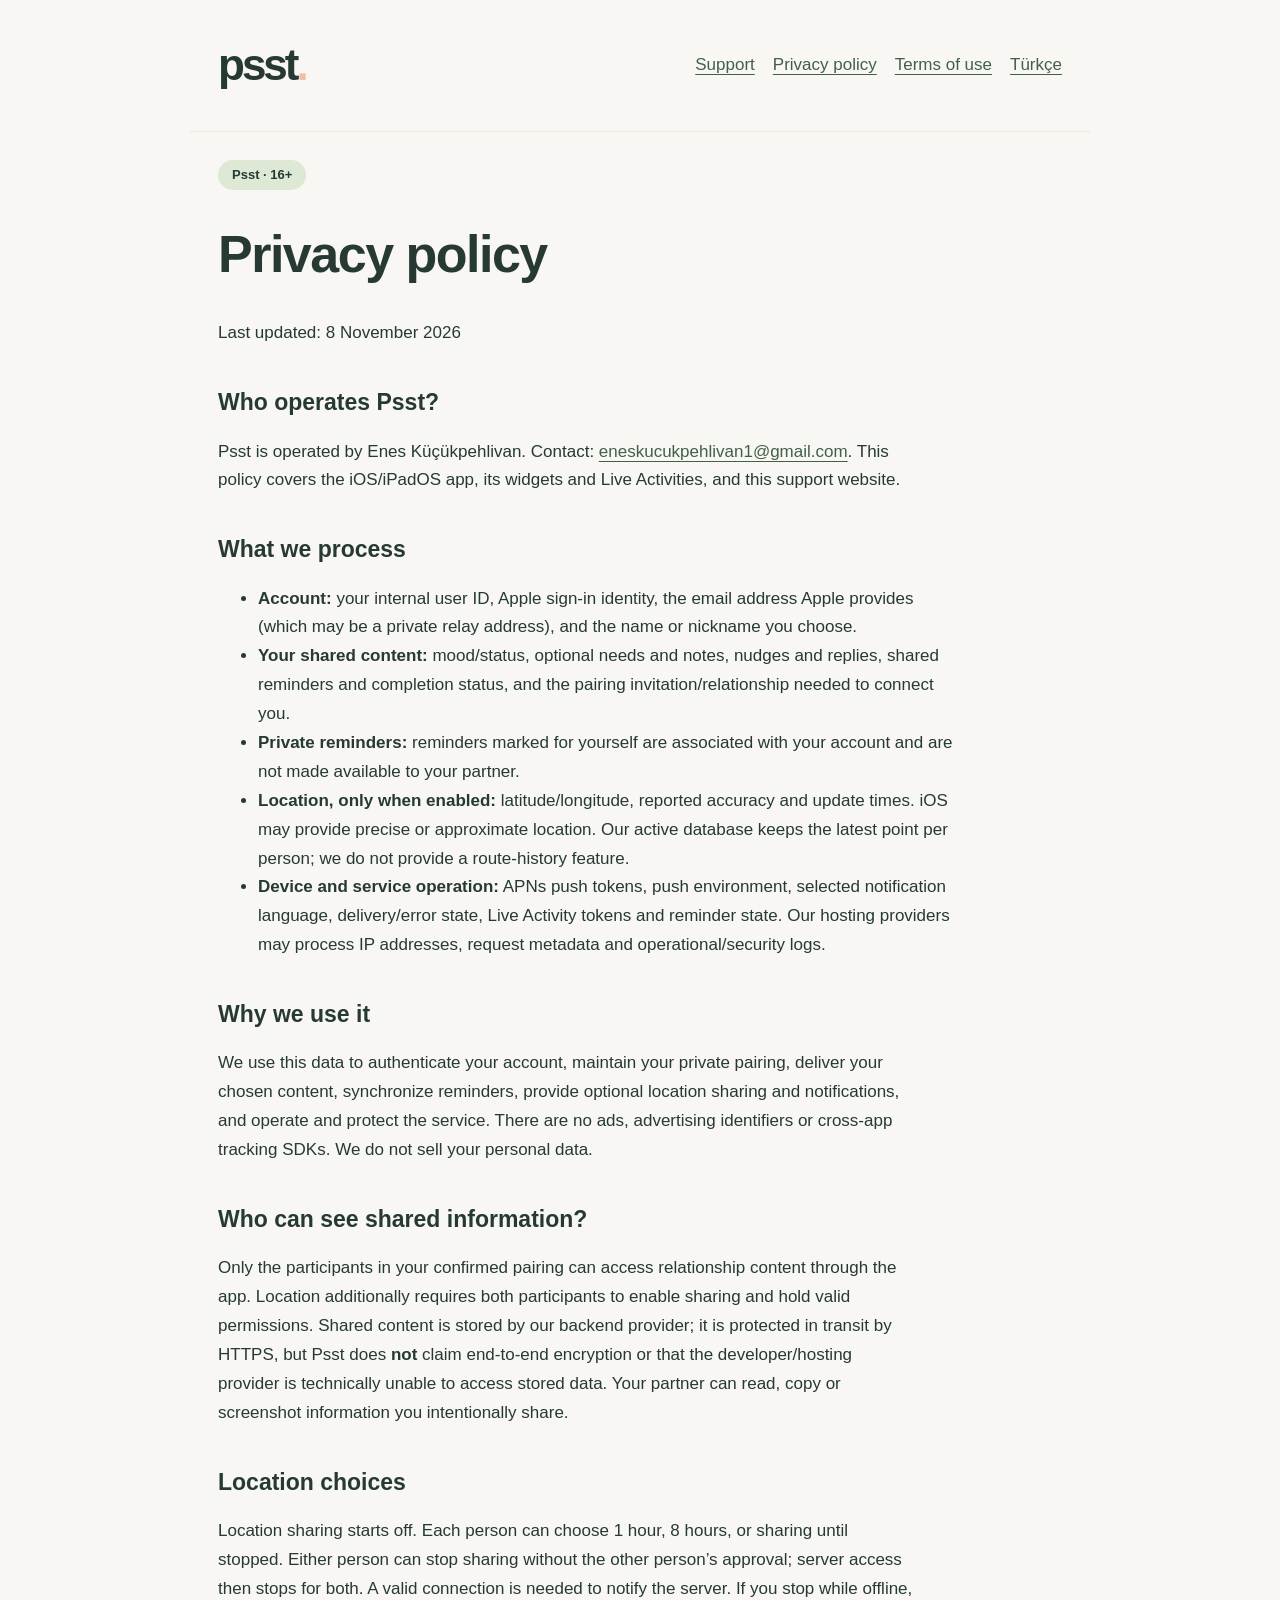
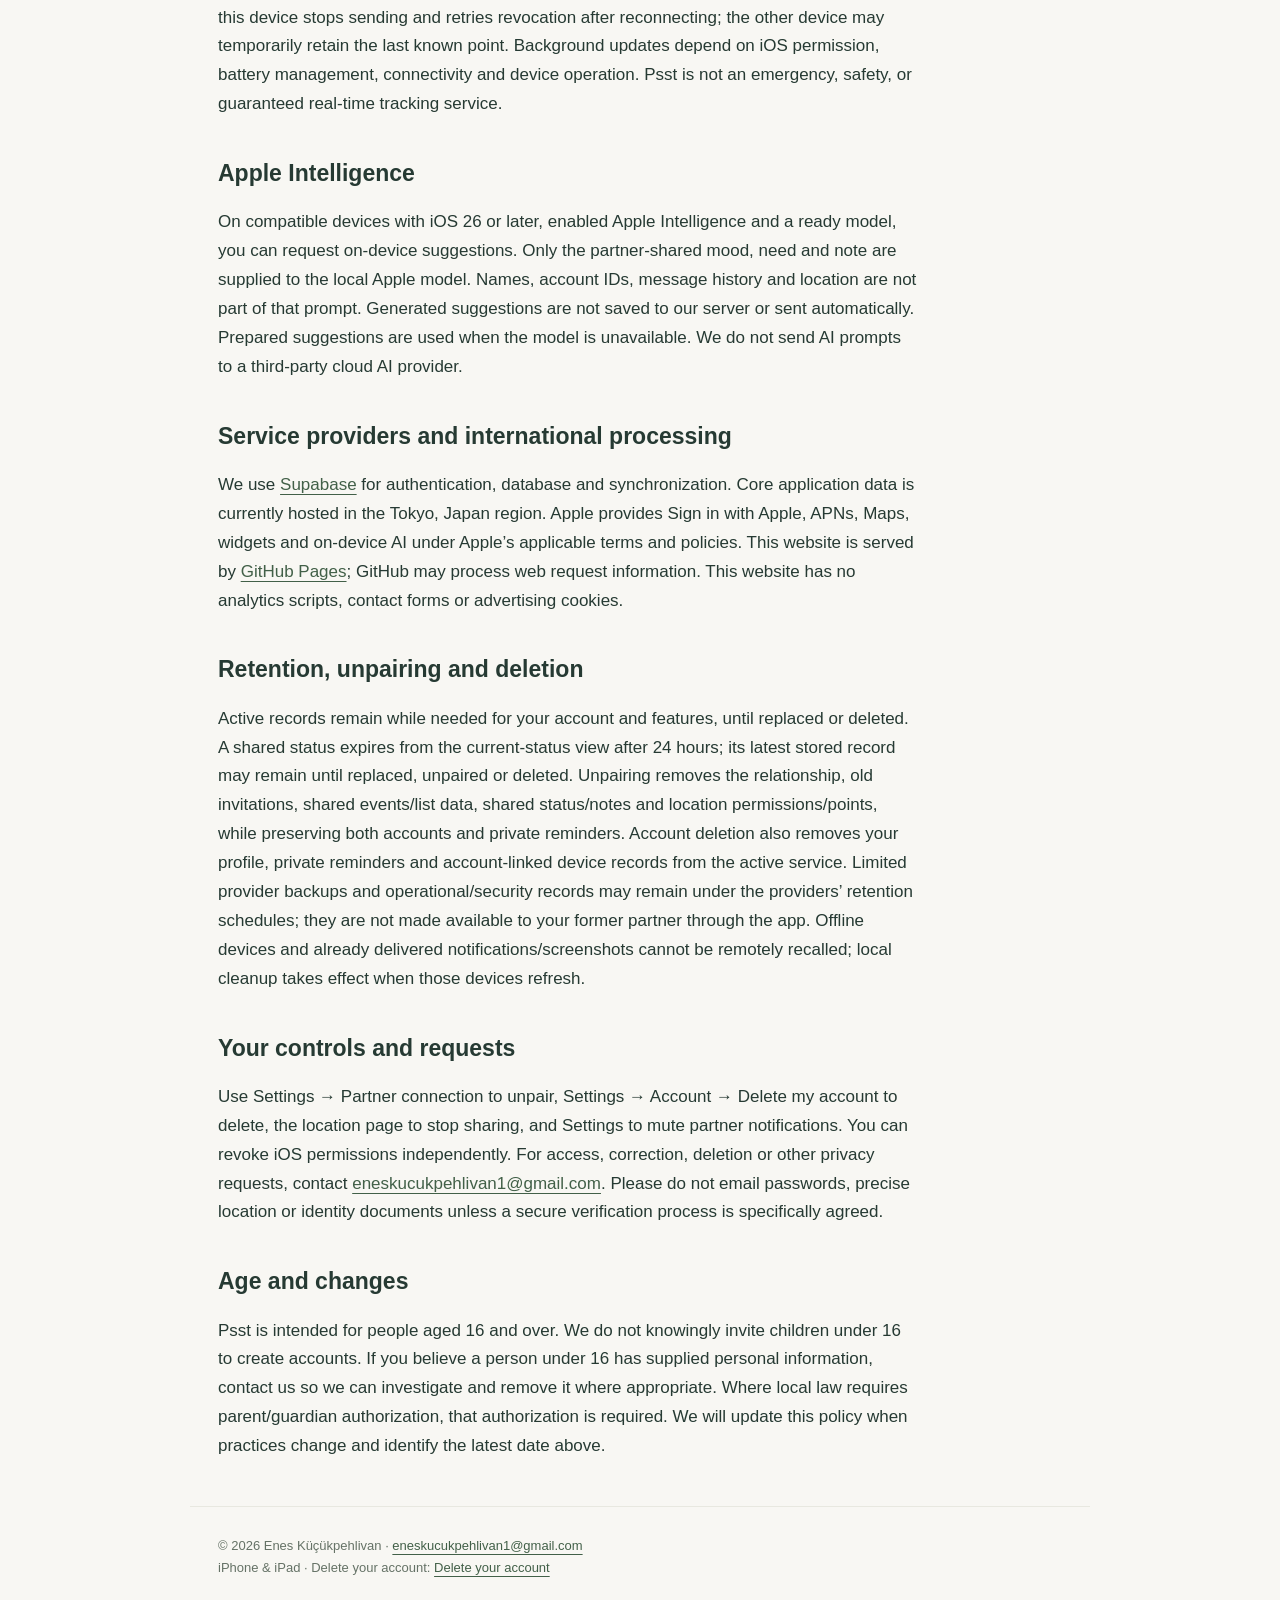
==== en/privacy.html @ 7a6fc527 "Add bilingual Psst support and privacy pages" ====
<!doctype html><html lang="en"><head><meta charset="utf-8"><meta name="viewport" content="width=device-width,initial-scale=1"><title>Privacy policy · Psst</title><meta name="description" content="Psst is a private space for partners aged 16 and over: mood updates, thoughtful nudges, reminders and optional mutual location sharing."><link rel="stylesheet" href="../style.css"><link rel="canonical" href="https://eneskucukpehlivan1.github.io/psst-support/en/privacy.html"></head><body><header><a class="logo" href="index.html" aria-label="Psst">psst<span>.</span></a><nav><a href="support.html">Support</a><a href="privacy.html">Privacy policy</a><a href="terms.html">Terms of use</a><a lang="tr" href="../tr/privacy.html">Türkçe</a></nav></header><main><span class="pill">Psst · 16+</span><h1>Privacy policy</h1><p>Last updated: 8 November 2026</p><section><h2>Who operates Psst?</h2><div><p>Psst is operated by Enes Küçükpehlivan. Contact: <a href="mailto:eneskucukpehlivan1@gmail.com">eneskucukpehlivan1@gmail.com</a>. This policy covers the iOS/iPadOS app, its widgets and Live Activities, and this support website.</p></div></section><section><h2>What we process</h2><div><ul><li><strong>Account:</strong> your internal user ID, Apple sign-in identity, the email address Apple provides (which may be a private relay address), and the name or nickname you choose.</li><li><strong>Your shared content:</strong> mood/status, optional needs and notes, nudges and replies, shared reminders and completion status, and the pairing invitation/relationship needed to connect you.</li><li><strong>Private reminders:</strong> reminders marked for yourself are associated with your account and are not made available to your partner.</li><li><strong>Location, only when enabled:</strong> latitude/longitude, reported accuracy and update times. iOS may provide precise or approximate location. Our active database keeps the latest point per person; we do not provide a route-history feature.</li><li><strong>Device and service operation:</strong> APNs push tokens, push environment, selected notification language, delivery/error state, Live Activity tokens and reminder state. Our hosting providers may process IP addresses, request metadata and operational/security logs.</li></ul></div></section><section><h2>Why we use it</h2><div><p>We use this data to authenticate your account, maintain your private pairing, deliver your chosen content, synchronize reminders, provide optional location sharing and notifications, and operate and protect the service. There are no ads, advertising identifiers or cross-app tracking SDKs. We do not sell your personal data.</p></div></section><section><h2>Who can see shared information?</h2><div><p>Only the participants in your confirmed pairing can access relationship content through the app. Location additionally requires both participants to enable sharing and hold valid permissions. Shared content is stored by our backend provider; it is protected in transit by HTTPS, but Psst does <strong>not</strong> claim end-to-end encryption or that the developer/hosting provider is technically unable to access stored data. Your partner can read, copy or screenshot information you intentionally share.</p></div></section><section><h2>Location choices</h2><div><p>Location sharing starts off. Each person can choose 1 hour, 8 hours, or sharing until stopped. Either person can stop sharing without the other person’s approval; server access then stops for both. A valid connection is needed to notify the server. If you stop while offline, this device stops sending and retries revocation after reconnecting; the other device may temporarily retain the last known point. Background updates depend on iOS permission, battery management, connectivity and device operation. Psst is not an emergency, safety, or guaranteed real-time tracking service.</p></div></section><section><h2>Apple Intelligence</h2><div><p>On compatible devices with iOS 26 or later, enabled Apple Intelligence and a ready model, you can request on-device suggestions. Only the partner-shared mood, need and note are supplied to the local Apple model. Names, account IDs, message history and location are not part of that prompt. Generated suggestions are not saved to our server or sent automatically. Prepared suggestions are used when the model is unavailable. We do not send AI prompts to a third-party cloud AI provider.</p></div></section><section><h2>Service providers and international processing</h2><div><p>We use <a href="https://supabase.com/privacy">Supabase</a> for authentication, database and synchronization. Core application data is currently hosted in the Tokyo, Japan region. Apple provides Sign in with Apple, APNs, Maps, widgets and on-device AI under Apple’s applicable terms and policies. This website is served by <a href="https://docs.github.com/en/site-policy/privacy-policies/github-general-privacy-statement">GitHub Pages</a>; GitHub may process web request information. This website has no analytics scripts, contact forms or advertising cookies.</p></div></section><section><h2>Retention, unpairing and deletion</h2><div><p>Active records remain while needed for your account and features, until replaced or deleted. A shared status expires from the current-status view after 24 hours; its latest stored record may remain until replaced, unpaired or deleted. Unpairing removes the relationship, old invitations, shared events/list data, shared status/notes and location permissions/points, while preserving both accounts and private reminders. Account deletion also removes your profile, private reminders and account-linked device records from the active service. Limited provider backups and operational/security records may remain under the providers’ retention schedules; they are not made available to your former partner through the app. Offline devices and already delivered notifications/screenshots cannot be remotely recalled; local cleanup takes effect when those devices refresh.</p></div></section><section><h2>Your controls and requests</h2><div><p>Use Settings → Partner connection to unpair, Settings → Account → Delete my account to delete, the location page to stop sharing, and Settings to mute partner notifications. You can revoke iOS permissions independently. For access, correction, deletion or other privacy requests, contact <a href="mailto:eneskucukpehlivan1@gmail.com">eneskucukpehlivan1@gmail.com</a>. Please do not email passwords, precise location or identity documents unless a secure verification process is specifically agreed.</p></div></section><section><h2>Age and changes</h2><div><p>Psst is intended for people aged 16 and over. We do not knowingly invite children under 16 to create accounts. If you believe a person under 16 has supplied personal information, contact us so we can investigate and remove it where appropriate. Where local law requires parent/guardian authorization, that authorization is required. We will update this policy when practices change and identify the latest date above.</p></div></section></main><footer>© 2026 Enes Küçükpehlivan · <a href="mailto:eneskucukpehlivan1@gmail.com">eneskucukpehlivan1@gmail.com</a><br>iPhone &amp; iPad · Delete your account: <a href="delete-account.html">Delete your account</a></footer></body></html>
---- style.css ----
*{box-sizing:border-box}body{margin:0;background:#f8f7f3;color:#263a33;font:17px/1.7 -apple-system,BlinkMacSystemFont,"Segoe UI",sans-serif}main,header,footer{max-width:900px;margin:auto;padding:28px}header{display:flex;align-items:center;justify-content:space-between;gap:20px;border-bottom:1px solid #e8e8e0}.logo{font-size:44px;font-weight:900;letter-spacing:-3px;text-decoration:none;color:#263a33}.logo span{color:#efbfa9}nav{display:flex;gap:18px;flex-wrap:wrap}a{color:#426048;text-underline-offset:4px}h1{font-size:clamp(32px,6vw,52px);line-height:1.15;letter-spacing:-1.5px}h2{margin-top:38px;font-size:23px;line-height:1.4}p,li{max-width:74ch}.lead{font-size:21px;color:#657266}.pill{display:inline-block;background:#dde8d5;border-radius:100px;padding:4px 14px;font-size:13px;font-weight:700}.card{background:white;padding:26px;border-radius:26px;margin:25px 0}footer{font-size:13px;color:#657266;border-top:1px solid #e8e8e0}a:focus-visible{outline:3px solid #efbfa9;outline-offset:5px}@media(max-width:600px){header{align-items:flex-start;flex-direction:column}main,header,footer{padding:22px}nav{font-size:14px;gap:14px}}
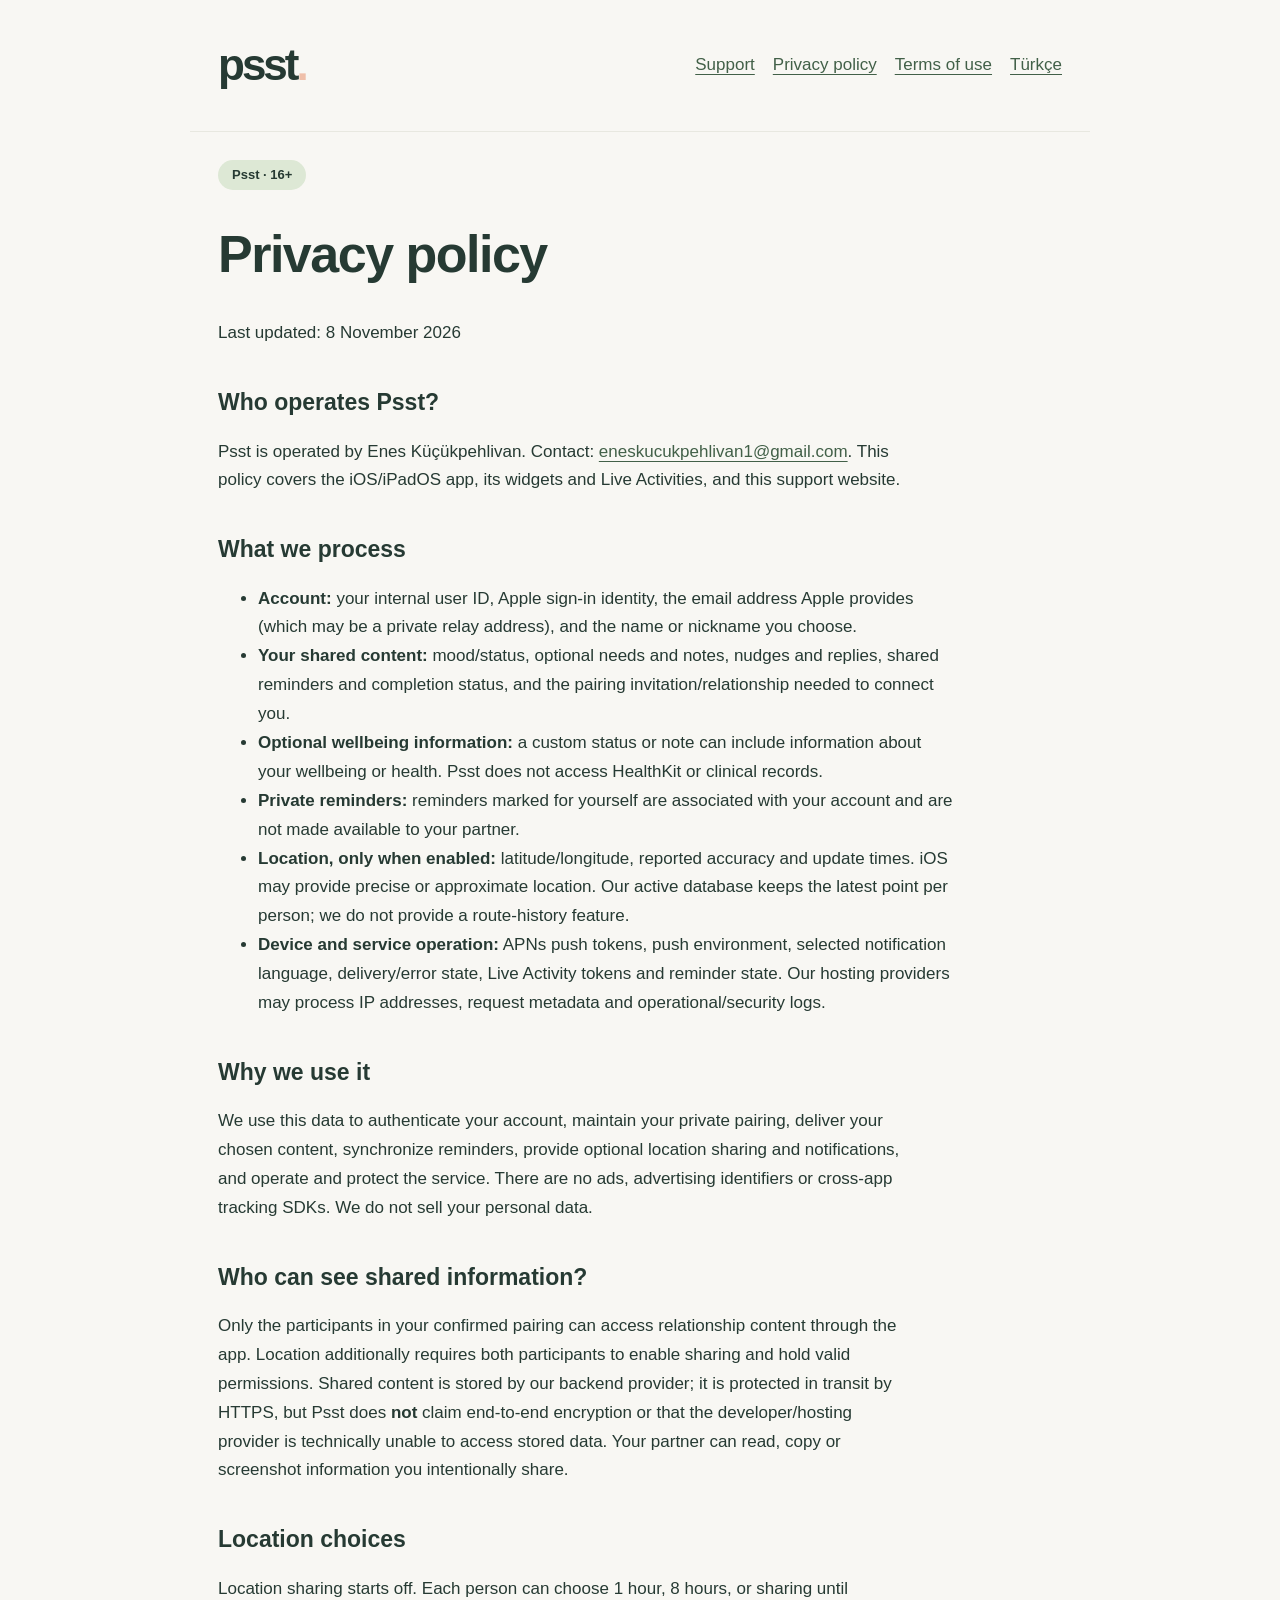
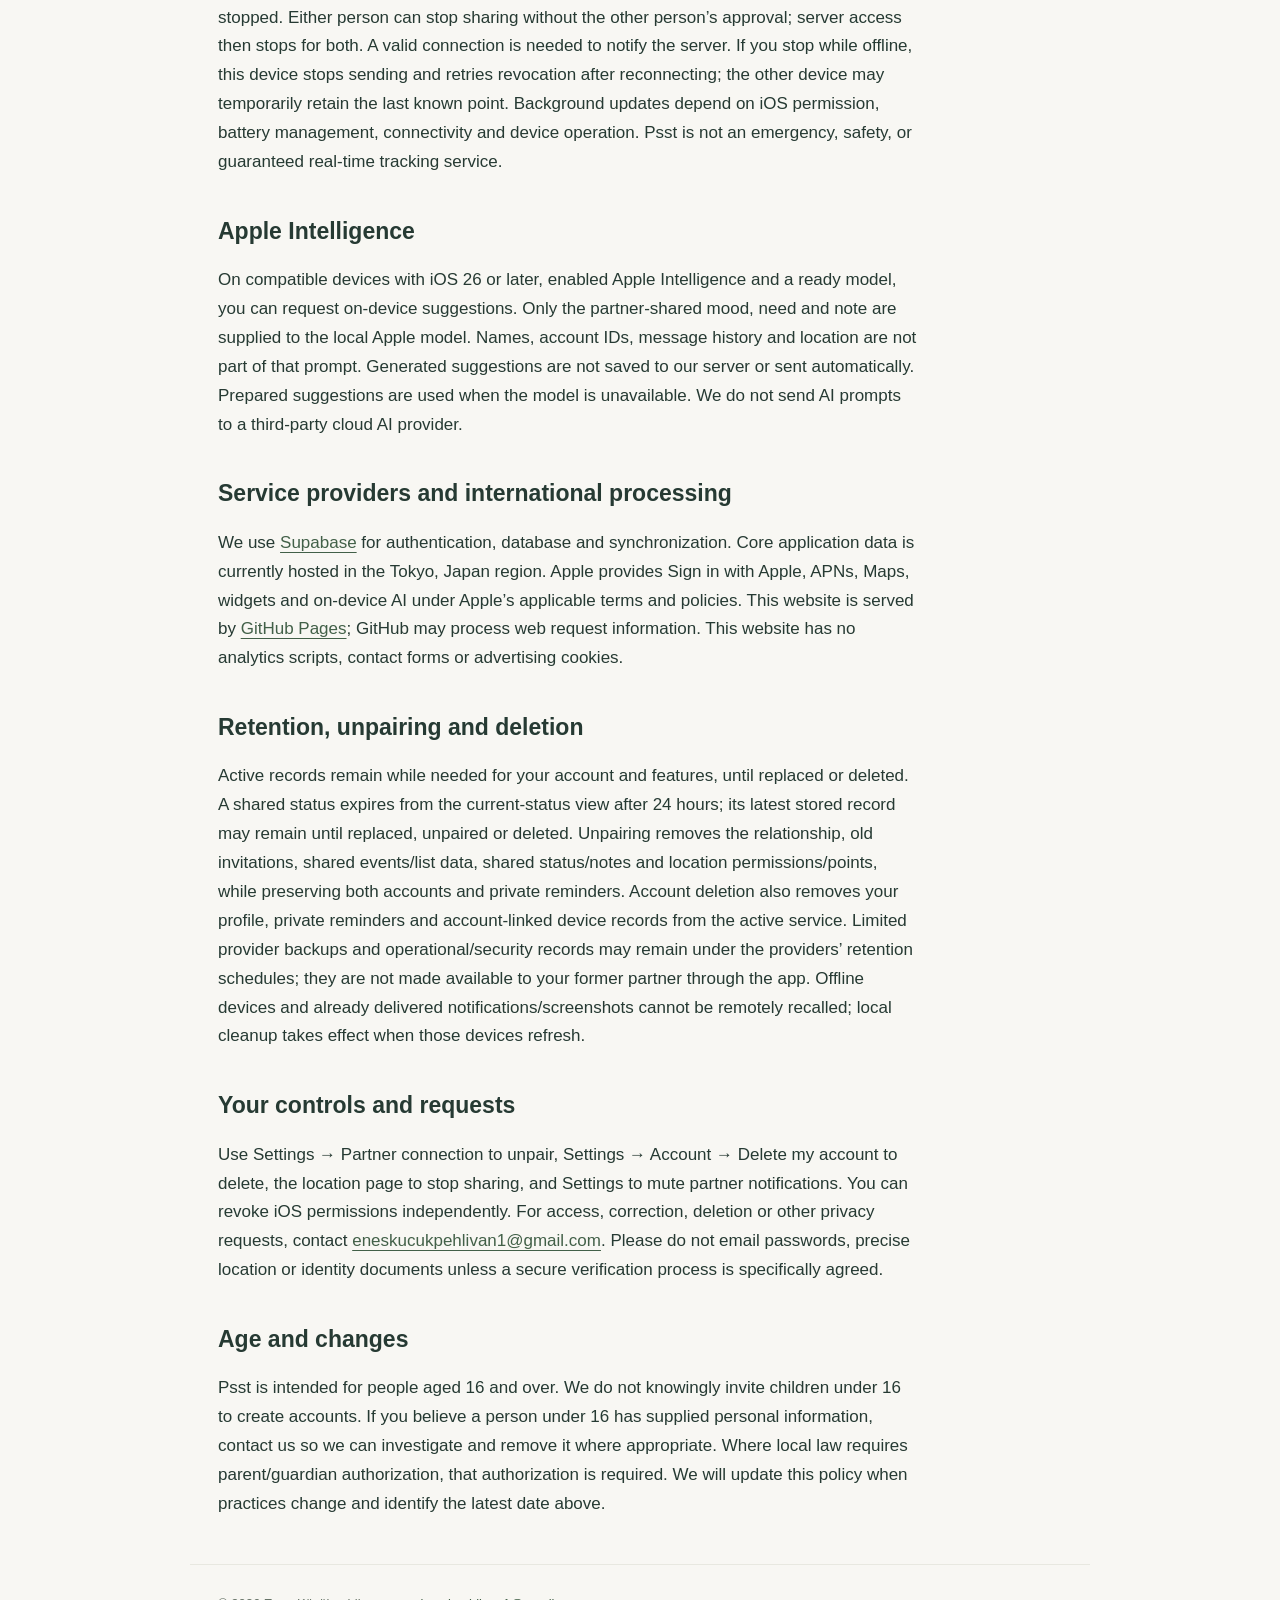
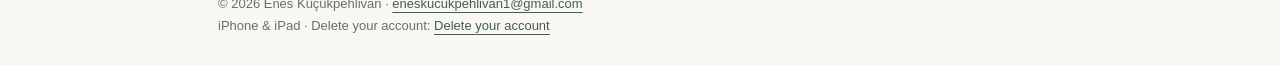
==== commit c7095e85: "Clarify optional wellbeing information and no HealthKit access" ====
--- a/en/privacy.html
+++ b/en/privacy.html
@@ -1 +1 @@
-<!doctype html><html lang="en"><head><meta charset="utf-8"><meta name="viewport" content="width=device-width,initial-scale=1"><title>Privacy policy · Psst</title><meta name="description" content="Psst is a private space for partners aged 16 and over: mood updates, thoughtful nudges, reminders and optional mutual location sharing."><link rel="stylesheet" href="../style.css"><link rel="canonical" href="https://eneskucukpehlivan1.github.io/psst-support/en/privacy.html"></head><body><header><a class="logo" href="index.html" aria-label="Psst">psst<span>.</span></a><nav><a href="support.html">Support</a><a href="privacy.html">Privacy policy</a><a href="terms.html">Terms of use</a><a lang="tr" href="../tr/privacy.html">Türkçe</a></nav></header><main><span class="pill">Psst · 16+</span><h1>Privacy policy</h1><p>Last updated: 8 November 2026</p><section><h2>Who operates Psst?</h2><div><p>Psst is operated by Enes Küçükpehlivan. Contact: <a href="mailto:eneskucukpehlivan1@gmail.com">eneskucukpehlivan1@gmail.com</a>. This policy covers the iOS/iPadOS app, its widgets and Live Activities, and this support website.</p></div></section><section><h2>What we process</h2><div><ul><li><strong>Account:</strong> your internal user ID, Apple sign-in identity, the email address Apple provides (which may be a private relay address), and the name or nickname you choose.</li><li><strong>Your shared content:</strong> mood/status, optional needs and notes, nudges and replies, shared reminders and completion status, and the pairing invitation/relationship needed to connect you.</li><li><strong>Private reminders:</strong> reminders marked for yourself are associated with your account and are not made available to your partner.</li><li><strong>Location, only when enabled:</strong> latitude/longitude, reported accuracy and update times. iOS may provide precise or approximate location. Our active database keeps the latest point per person; we do not provide a route-history feature.</li><li><strong>Device and service operation:</strong> APNs push tokens, push environment, selected notification language, delivery/error state, Live Activity tokens and reminder state. Our hosting providers may process IP addresses, request metadata and operational/security logs.</li></ul></div></section><section><h2>Why we use it</h2><div><p>We use this data to authenticate your account, maintain your private pairing, deliver your chosen content, synchronize reminders, provide optional location sharing and notifications, and operate and protect the service. There are no ads, advertising identifiers or cross-app tracking SDKs. We do not sell your personal data.</p></div></section><section><h2>Who can see shared information?</h2><div><p>Only the participants in your confirmed pairing can access relationship content through the app. Location additionally requires both participants to enable sharing and hold valid permissions. Shared content is stored by our backend provider; it is protected in transit by HTTPS, but Psst does <strong>not</strong> claim end-to-end encryption or that the developer/hosting provider is technically unable to access stored data. Your partner can read, copy or screenshot information you intentionally share.</p></div></section><section><h2>Location choices</h2><div><p>Location sharing starts off. Each person can choose 1 hour, 8 hours, or sharing until stopped. Either person can stop sharing without the other person’s approval; server access then stops for both. A valid connection is needed to notify the server. If you stop while offline, this device stops sending and retries revocation after reconnecting; the other device may temporarily retain the last known point. Background updates depend on iOS permission, battery management, connectivity and device operation. Psst is not an emergency, safety, or guaranteed real-time tracking service.</p></div></section><section><h2>Apple Intelligence</h2><div><p>On compatible devices with iOS 26 or later, enabled Apple Intelligence and a ready model, you can request on-device suggestions. Only the partner-shared mood, need and note are supplied to the local Apple model. Names, account IDs, message history and location are not part of that prompt. Generated suggestions are not saved to our server or sent automatically. Prepared suggestions are used when the model is unavailable. We do not send AI prompts to a third-party cloud AI provider.</p></div></section><section><h2>Service providers and international processing</h2><div><p>We use <a href="https://supabase.com/privacy">Supabase</a> for authentication, database and synchronization. Core application data is currently hosted in the Tokyo, Japan region. Apple provides Sign in with Apple, APNs, Maps, widgets and on-device AI under Apple’s applicable terms and policies. This website is served by <a href="https://docs.github.com/en/site-policy/privacy-policies/github-general-privacy-statement">GitHub Pages</a>; GitHub may process web request information. This website has no analytics scripts, contact forms or advertising cookies.</p></div></section><section><h2>Retention, unpairing and deletion</h2><div><p>Active records remain while needed for your account and features, until replaced or deleted. A shared status expires from the current-status view after 24 hours; its latest stored record may remain until replaced, unpaired or deleted. Unpairing removes the relationship, old invitations, shared events/list data, shared status/notes and location permissions/points, while preserving both accounts and private reminders. Account deletion also removes your profile, private reminders and account-linked device records from the active service. Limited provider backups and operational/security records may remain under the providers’ retention schedules; they are not made available to your former partner through the app. Offline devices and already delivered notifications/screenshots cannot be remotely recalled; local cleanup takes effect when those devices refresh.</p></div></section><section><h2>Your controls and requests</h2><div><p>Use Settings → Partner connection to unpair, Settings → Account → Delete my account to delete, the location page to stop sharing, and Settings to mute partner notifications. You can revoke iOS permissions independently. For access, correction, deletion or other privacy requests, contact <a href="mailto:eneskucukpehlivan1@gmail.com">eneskucukpehlivan1@gmail.com</a>. Please do not email passwords, precise location or identity documents unless a secure verification process is specifically agreed.</p></div></section><section><h2>Age and changes</h2><div><p>Psst is intended for people aged 16 and over. We do not knowingly invite children under 16 to create accounts. If you believe a person under 16 has supplied personal information, contact us so we can investigate and remove it where appropriate. Where local law requires parent/guardian authorization, that authorization is required. We will update this policy when practices change and identify the latest date above.</p></div></section></main><footer>© 2026 Enes Küçükpehlivan · <a href="mailto:eneskucukpehlivan1@gmail.com">eneskucukpehlivan1@gmail.com</a><br>iPhone &amp; iPad · Delete your account: <a href="delete-account.html">Delete your account</a></footer></body></html>+<!doctype html><html lang="en"><head><meta charset="utf-8"><meta name="viewport" content="width=device-width,initial-scale=1"><title>Privacy policy · Psst</title><meta name="description" content="Psst is a private space for partners aged 16 and over: mood updates, thoughtful nudges, reminders and optional mutual location sharing."><link rel="stylesheet" href="../style.css"><link rel="canonical" href="https://eneskucukpehlivan1.github.io/psst-support/en/privacy.html"></head><body><header><a class="logo" href="index.html" aria-label="Psst">psst<span>.</span></a><nav><a href="support.html">Support</a><a href="privacy.html">Privacy policy</a><a href="terms.html">Terms of use</a><a lang="tr" href="../tr/privacy.html">Türkçe</a></nav></header><main><span class="pill">Psst · 16+</span><h1>Privacy policy</h1><p>Last updated: 8 November 2026</p><section><h2>Who operates Psst?</h2><div><p>Psst is operated by Enes Küçükpehlivan. Contact: <a href="mailto:eneskucukpehlivan1@gmail.com">eneskucukpehlivan1@gmail.com</a>. This policy covers the iOS/iPadOS app, its widgets and Live Activities, and this support website.</p></div></section><section><h2>What we process</h2><div><ul><li><strong>Account:</strong> your internal user ID, Apple sign-in identity, the email address Apple provides (which may be a private relay address), and the name or nickname you choose.</li><li><strong>Your shared content:</strong> mood/status, optional needs and notes, nudges and replies, shared reminders and completion status, and the pairing invitation/relationship needed to connect you.</li><li><strong>Optional wellbeing information:</strong> a custom status or note can include information about your wellbeing or health. Psst does not access HealthKit or clinical records.</li><li><strong>Private reminders:</strong> reminders marked for yourself are associated with your account and are not made available to your partner.</li><li><strong>Location, only when enabled:</strong> latitude/longitude, reported accuracy and update times. iOS may provide precise or approximate location. Our active database keeps the latest point per person; we do not provide a route-history feature.</li><li><strong>Device and service operation:</strong> APNs push tokens, push environment, selected notification language, delivery/error state, Live Activity tokens and reminder state. Our hosting providers may process IP addresses, request metadata and operational/security logs.</li></ul></div></section><section><h2>Why we use it</h2><div><p>We use this data to authenticate your account, maintain your private pairing, deliver your chosen content, synchronize reminders, provide optional location sharing and notifications, and operate and protect the service. There are no ads, advertising identifiers or cross-app tracking SDKs. We do not sell your personal data.</p></div></section><section><h2>Who can see shared information?</h2><div><p>Only the participants in your confirmed pairing can access relationship content through the app. Location additionally requires both participants to enable sharing and hold valid permissions. Shared content is stored by our backend provider; it is protected in transit by HTTPS, but Psst does <strong>not</strong> claim end-to-end encryption or that the developer/hosting provider is technically unable to access stored data. Your partner can read, copy or screenshot information you intentionally share.</p></div></section><section><h2>Location choices</h2><div><p>Location sharing starts off. Each person can choose 1 hour, 8 hours, or sharing until stopped. Either person can stop sharing without the other person’s approval; server access then stops for both. A valid connection is needed to notify the server. If you stop while offline, this device stops sending and retries revocation after reconnecting; the other device may temporarily retain the last known point. Background updates depend on iOS permission, battery management, connectivity and device operation. Psst is not an emergency, safety, or guaranteed real-time tracking service.</p></div></section><section><h2>Apple Intelligence</h2><div><p>On compatible devices with iOS 26 or later, enabled Apple Intelligence and a ready model, you can request on-device suggestions. Only the partner-shared mood, need and note are supplied to the local Apple model. Names, account IDs, message history and location are not part of that prompt. Generated suggestions are not saved to our server or sent automatically. Prepared suggestions are used when the model is unavailable. We do not send AI prompts to a third-party cloud AI provider.</p></div></section><section><h2>Service providers and international processing</h2><div><p>We use <a href="https://supabase.com/privacy">Supabase</a> for authentication, database and synchronization. Core application data is currently hosted in the Tokyo, Japan region. Apple provides Sign in with Apple, APNs, Maps, widgets and on-device AI under Apple’s applicable terms and policies. This website is served by <a href="https://docs.github.com/en/site-policy/privacy-policies/github-general-privacy-statement">GitHub Pages</a>; GitHub may process web request information. This website has no analytics scripts, contact forms or advertising cookies.</p></div></section><section><h2>Retention, unpairing and deletion</h2><div><p>Active records remain while needed for your account and features, until replaced or deleted. A shared status expires from the current-status view after 24 hours; its latest stored record may remain until replaced, unpaired or deleted. Unpairing removes the relationship, old invitations, shared events/list data, shared status/notes and location permissions/points, while preserving both accounts and private reminders. Account deletion also removes your profile, private reminders and account-linked device records from the active service. Limited provider backups and operational/security records may remain under the providers’ retention schedules; they are not made available to your former partner through the app. Offline devices and already delivered notifications/screenshots cannot be remotely recalled; local cleanup takes effect when those devices refresh.</p></div></section><section><h2>Your controls and requests</h2><div><p>Use Settings → Partner connection to unpair, Settings → Account → Delete my account to delete, the location page to stop sharing, and Settings to mute partner notifications. You can revoke iOS permissions independently. For access, correction, deletion or other privacy requests, contact <a href="mailto:eneskucukpehlivan1@gmail.com">eneskucukpehlivan1@gmail.com</a>. Please do not email passwords, precise location or identity documents unless a secure verification process is specifically agreed.</p></div></section><section><h2>Age and changes</h2><div><p>Psst is intended for people aged 16 and over. We do not knowingly invite children under 16 to create accounts. If you believe a person under 16 has supplied personal information, contact us so we can investigate and remove it where appropriate. Where local law requires parent/guardian authorization, that authorization is required. We will update this policy when practices change and identify the latest date above.</p></div></section></main><footer>© 2026 Enes Küçükpehlivan · <a href="mailto:eneskucukpehlivan1@gmail.com">eneskucukpehlivan1@gmail.com</a><br>iPhone &amp; iPad · Delete your account: <a href="delete-account.html">Delete your account</a></footer></body></html>
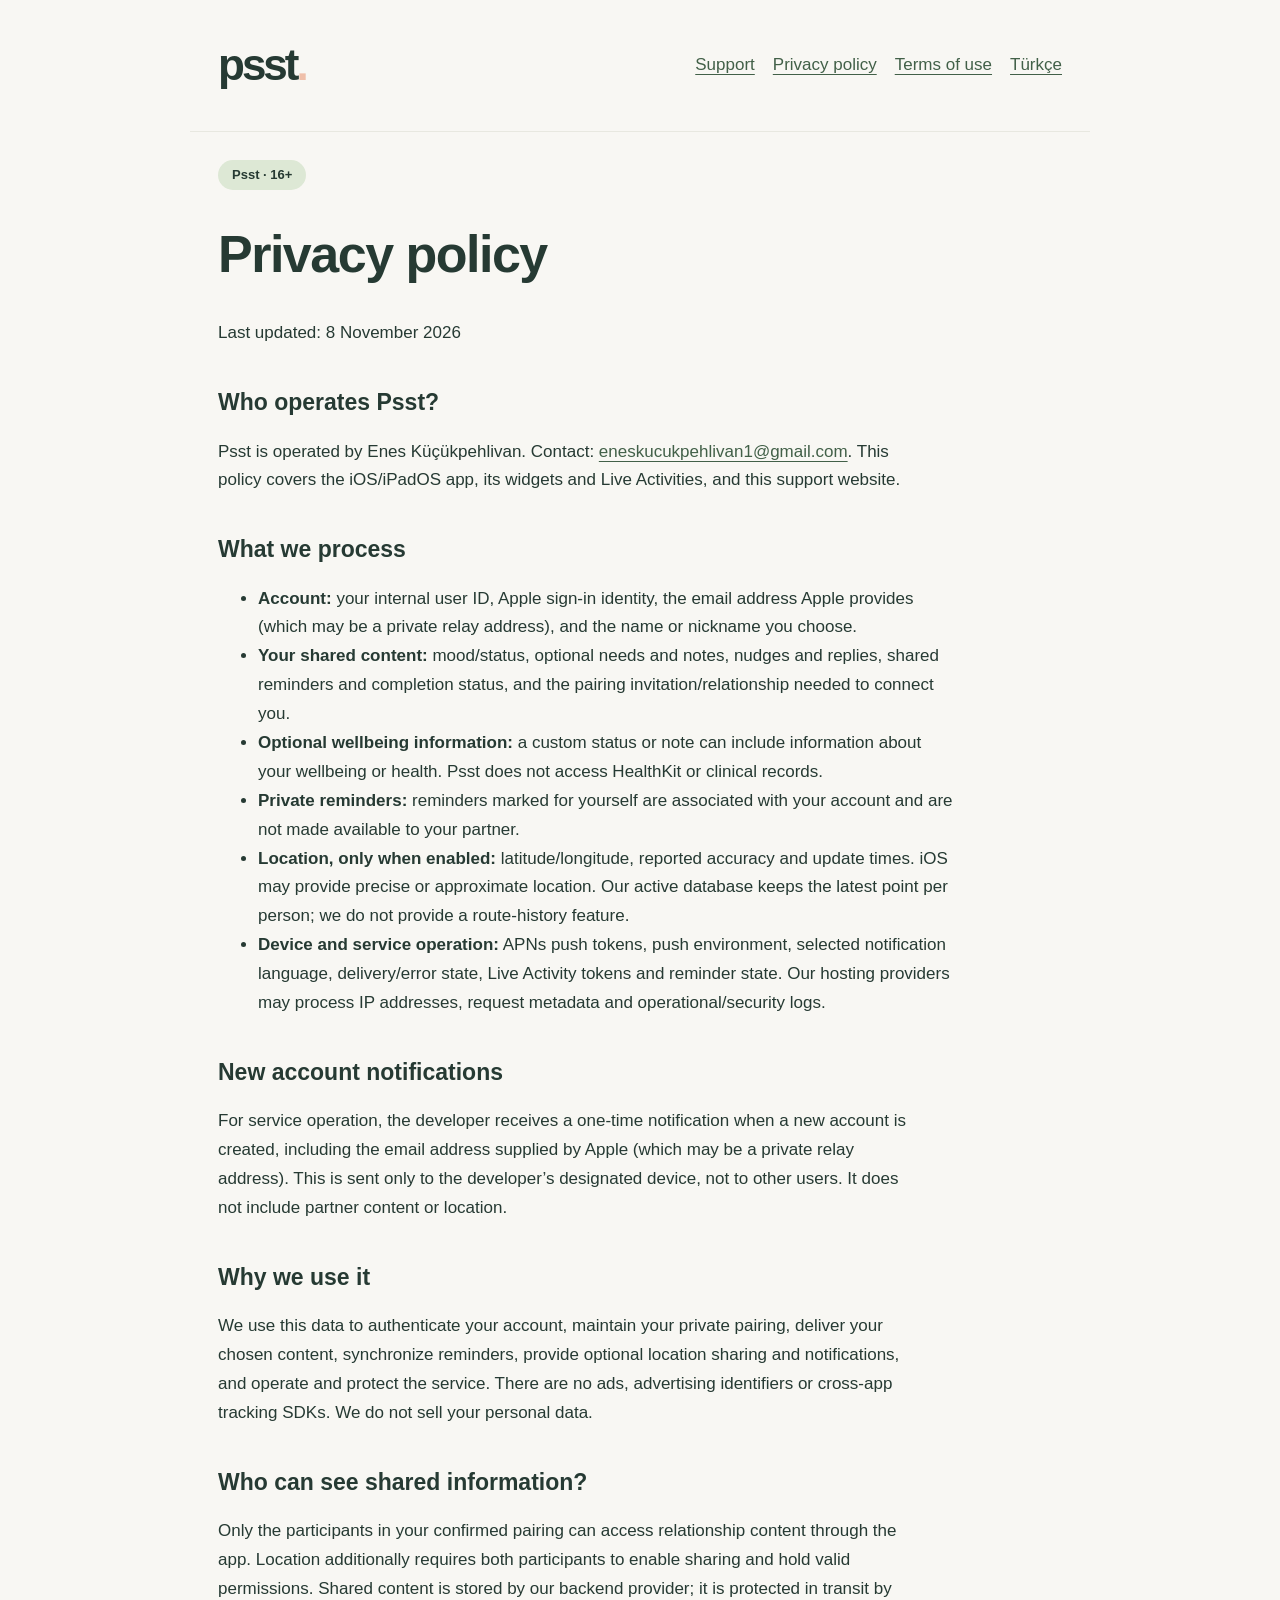
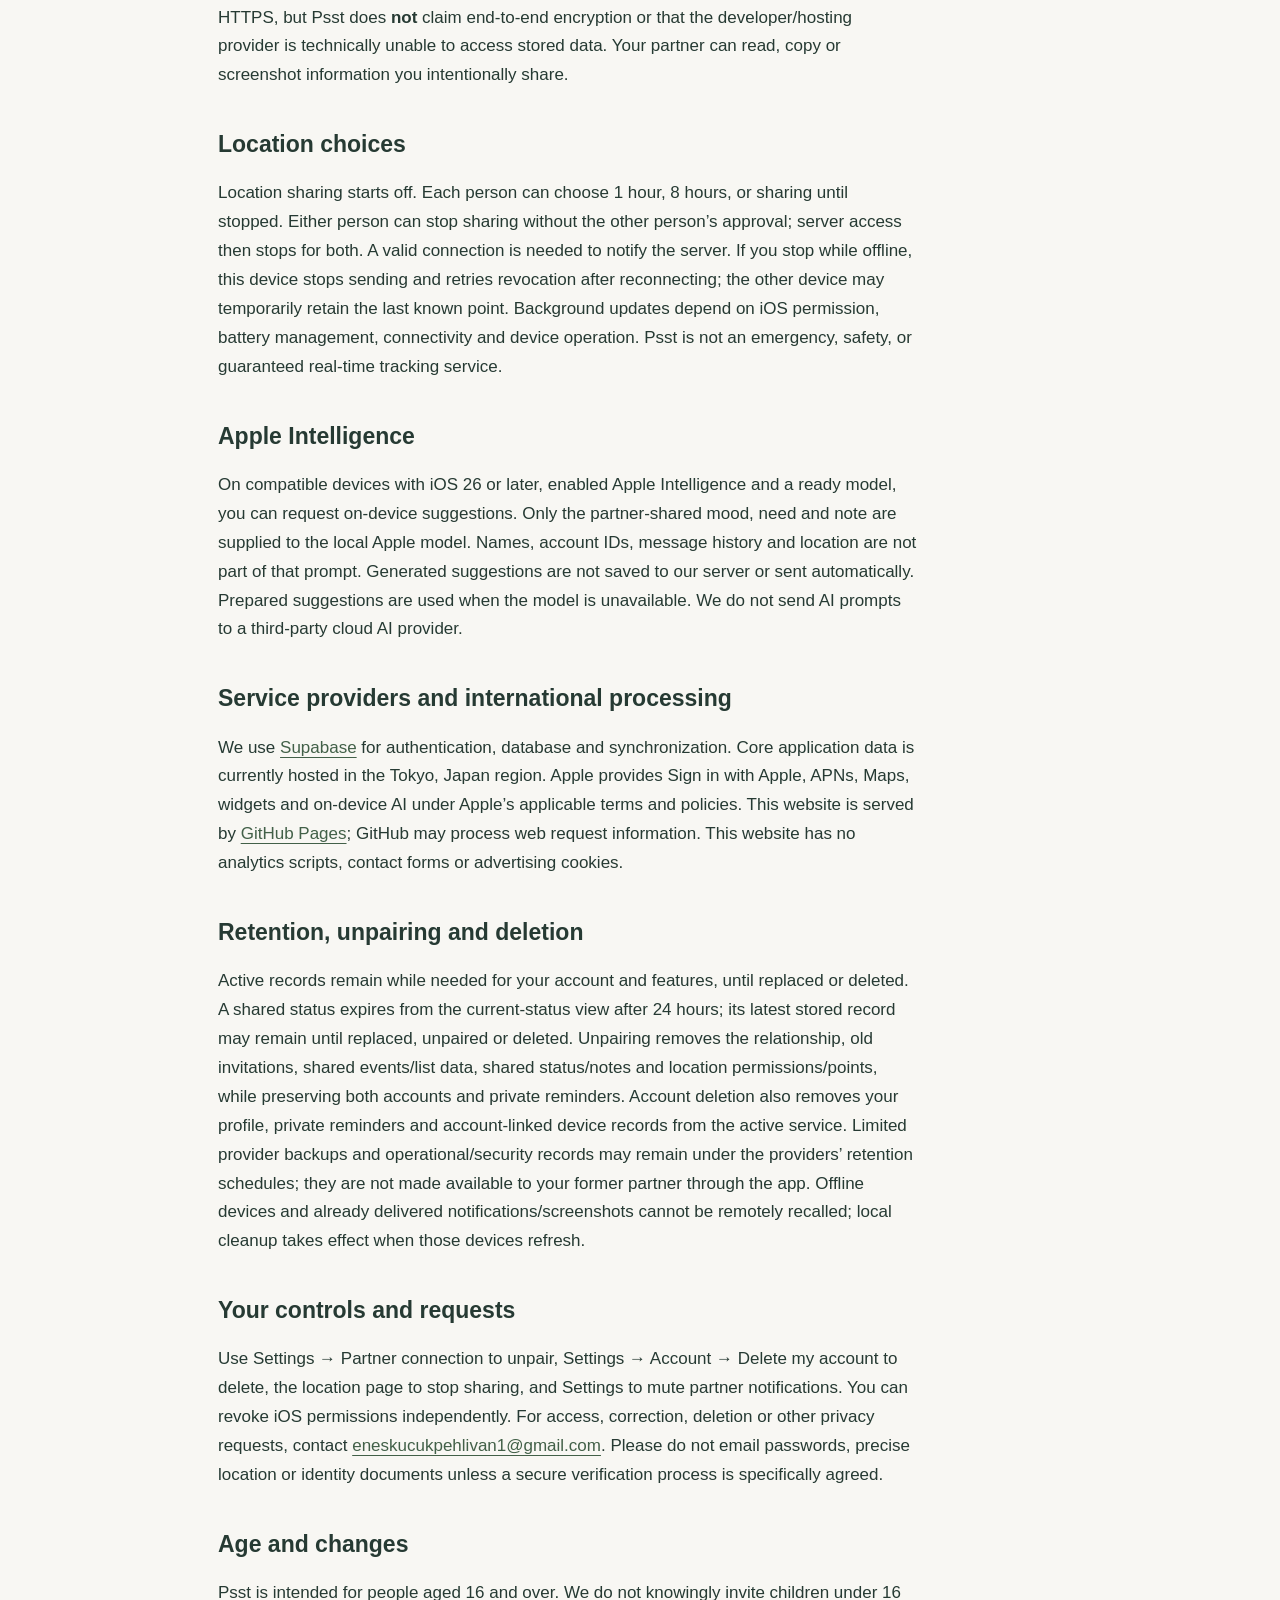
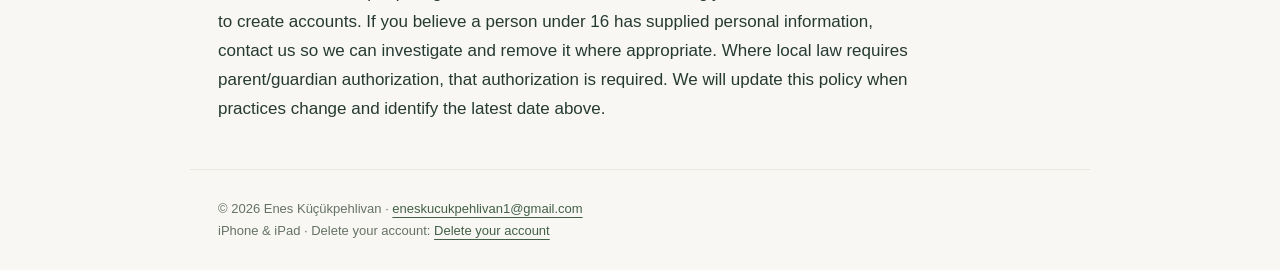
==== commit d762feb5: "Disclose owner new-account operational notification" ====
--- a/en/privacy.html
+++ b/en/privacy.html
@@ -1 +1 @@
-<!doctype html><html lang="en"><head><meta charset="utf-8"><meta name="viewport" content="width=device-width,initial-scale=1"><title>Privacy policy · Psst</title><meta name="description" content="Psst is a private space for partners aged 16 and over: mood updates, thoughtful nudges, reminders and optional mutual location sharing."><link rel="stylesheet" href="../style.css"><link rel="canonical" href="https://eneskucukpehlivan1.github.io/psst-support/en/privacy.html"></head><body><header><a class="logo" href="index.html" aria-label="Psst">psst<span>.</span></a><nav><a href="support.html">Support</a><a href="privacy.html">Privacy policy</a><a href="terms.html">Terms of use</a><a lang="tr" href="../tr/privacy.html">Türkçe</a></nav></header><main><span class="pill">Psst · 16+</span><h1>Privacy policy</h1><p>Last updated: 8 November 2026</p><section><h2>Who operates Psst?</h2><div><p>Psst is operated by Enes Küçükpehlivan. Contact: <a href="mailto:eneskucukpehlivan1@gmail.com">eneskucukpehlivan1@gmail.com</a>. This policy covers the iOS/iPadOS app, its widgets and Live Activities, and this support website.</p></div></section><section><h2>What we process</h2><div><ul><li><strong>Account:</strong> your internal user ID, Apple sign-in identity, the email address Apple provides (which may be a private relay address), and the name or nickname you choose.</li><li><strong>Your shared content:</strong> mood/status, optional needs and notes, nudges and replies, shared reminders and completion status, and the pairing invitation/relationship needed to connect you.</li><li><strong>Optional wellbeing information:</strong> a custom status or note can include information about your wellbeing or health. Psst does not access HealthKit or clinical records.</li><li><strong>Private reminders:</strong> reminders marked for yourself are associated with your account and are not made available to your partner.</li><li><strong>Location, only when enabled:</strong> latitude/longitude, reported accuracy and update times. iOS may provide precise or approximate location. Our active database keeps the latest point per person; we do not provide a route-history feature.</li><li><strong>Device and service operation:</strong> APNs push tokens, push environment, selected notification language, delivery/error state, Live Activity tokens and reminder state. Our hosting providers may process IP addresses, request metadata and operational/security logs.</li></ul></div></section><section><h2>Why we use it</h2><div><p>We use this data to authenticate your account, maintain your private pairing, deliver your chosen content, synchronize reminders, provide optional location sharing and notifications, and operate and protect the service. There are no ads, advertising identifiers or cross-app tracking SDKs. We do not sell your personal data.</p></div></section><section><h2>Who can see shared information?</h2><div><p>Only the participants in your confirmed pairing can access relationship content through the app. Location additionally requires both participants to enable sharing and hold valid permissions. Shared content is stored by our backend provider; it is protected in transit by HTTPS, but Psst does <strong>not</strong> claim end-to-end encryption or that the developer/hosting provider is technically unable to access stored data. Your partner can read, copy or screenshot information you intentionally share.</p></div></section><section><h2>Location choices</h2><div><p>Location sharing starts off. Each person can choose 1 hour, 8 hours, or sharing until stopped. Either person can stop sharing without the other person’s approval; server access then stops for both. A valid connection is needed to notify the server. If you stop while offline, this device stops sending and retries revocation after reconnecting; the other device may temporarily retain the last known point. Background updates depend on iOS permission, battery management, connectivity and device operation. Psst is not an emergency, safety, or guaranteed real-time tracking service.</p></div></section><section><h2>Apple Intelligence</h2><div><p>On compatible devices with iOS 26 or later, enabled Apple Intelligence and a ready model, you can request on-device suggestions. Only the partner-shared mood, need and note are supplied to the local Apple model. Names, account IDs, message history and location are not part of that prompt. Generated suggestions are not saved to our server or sent automatically. Prepared suggestions are used when the model is unavailable. We do not send AI prompts to a third-party cloud AI provider.</p></div></section><section><h2>Service providers and international processing</h2><div><p>We use <a href="https://supabase.com/privacy">Supabase</a> for authentication, database and synchronization. Core application data is currently hosted in the Tokyo, Japan region. Apple provides Sign in with Apple, APNs, Maps, widgets and on-device AI under Apple’s applicable terms and policies. This website is served by <a href="https://docs.github.com/en/site-policy/privacy-policies/github-general-privacy-statement">GitHub Pages</a>; GitHub may process web request information. This website has no analytics scripts, contact forms or advertising cookies.</p></div></section><section><h2>Retention, unpairing and deletion</h2><div><p>Active records remain while needed for your account and features, until replaced or deleted. A shared status expires from the current-status view after 24 hours; its latest stored record may remain until replaced, unpaired or deleted. Unpairing removes the relationship, old invitations, shared events/list data, shared status/notes and location permissions/points, while preserving both accounts and private reminders. Account deletion also removes your profile, private reminders and account-linked device records from the active service. Limited provider backups and operational/security records may remain under the providers’ retention schedules; they are not made available to your former partner through the app. Offline devices and already delivered notifications/screenshots cannot be remotely recalled; local cleanup takes effect when those devices refresh.</p></div></section><section><h2>Your controls and requests</h2><div><p>Use Settings → Partner connection to unpair, Settings → Account → Delete my account to delete, the location page to stop sharing, and Settings to mute partner notifications. You can revoke iOS permissions independently. For access, correction, deletion or other privacy requests, contact <a href="mailto:eneskucukpehlivan1@gmail.com">eneskucukpehlivan1@gmail.com</a>. Please do not email passwords, precise location or identity documents unless a secure verification process is specifically agreed.</p></div></section><section><h2>Age and changes</h2><div><p>Psst is intended for people aged 16 and over. We do not knowingly invite children under 16 to create accounts. If you believe a person under 16 has supplied personal information, contact us so we can investigate and remove it where appropriate. Where local law requires parent/guardian authorization, that authorization is required. We will update this policy when practices change and identify the latest date above.</p></div></section></main><footer>© 2026 Enes Küçükpehlivan · <a href="mailto:eneskucukpehlivan1@gmail.com">eneskucukpehlivan1@gmail.com</a><br>iPhone &amp; iPad · Delete your account: <a href="delete-account.html">Delete your account</a></footer></body></html>+<!doctype html><html lang="en"><head><meta charset="utf-8"><meta name="viewport" content="width=device-width,initial-scale=1"><title>Privacy policy · Psst</title><meta name="description" content="Psst is a private space for partners aged 16 and over: mood updates, thoughtful nudges, reminders and optional mutual location sharing."><link rel="stylesheet" href="../style.css"><link rel="canonical" href="https://eneskucukpehlivan1.github.io/psst-support/en/privacy.html"></head><body><header><a class="logo" href="index.html" aria-label="Psst">psst<span>.</span></a><nav><a href="support.html">Support</a><a href="privacy.html">Privacy policy</a><a href="terms.html">Terms of use</a><a lang="tr" href="../tr/privacy.html">Türkçe</a></nav></header><main><span class="pill">Psst · 16+</span><h1>Privacy policy</h1><p>Last updated: 8 November 2026</p><section><h2>Who operates Psst?</h2><div><p>Psst is operated by Enes Küçükpehlivan. Contact: <a href="mailto:eneskucukpehlivan1@gmail.com">eneskucukpehlivan1@gmail.com</a>. This policy covers the iOS/iPadOS app, its widgets and Live Activities, and this support website.</p></div></section><section><h2>What we process</h2><div><ul><li><strong>Account:</strong> your internal user ID, Apple sign-in identity, the email address Apple provides (which may be a private relay address), and the name or nickname you choose.</li><li><strong>Your shared content:</strong> mood/status, optional needs and notes, nudges and replies, shared reminders and completion status, and the pairing invitation/relationship needed to connect you.</li><li><strong>Optional wellbeing information:</strong> a custom status or note can include information about your wellbeing or health. Psst does not access HealthKit or clinical records.</li><li><strong>Private reminders:</strong> reminders marked for yourself are associated with your account and are not made available to your partner.</li><li><strong>Location, only when enabled:</strong> latitude/longitude, reported accuracy and update times. iOS may provide precise or approximate location. Our active database keeps the latest point per person; we do not provide a route-history feature.</li><li><strong>Device and service operation:</strong> APNs push tokens, push environment, selected notification language, delivery/error state, Live Activity tokens and reminder state. Our hosting providers may process IP addresses, request metadata and operational/security logs.</li></ul></div></section><section><h2>New account notifications</h2><div><p>For service operation, the developer receives a one-time notification when a new account is created, including the email address supplied by Apple (which may be a private relay address). This is sent only to the developer’s designated device, not to other users. It does not include partner content or location.</p></div></section><section><h2>Why we use it</h2><div><p>We use this data to authenticate your account, maintain your private pairing, deliver your chosen content, synchronize reminders, provide optional location sharing and notifications, and operate and protect the service. There are no ads, advertising identifiers or cross-app tracking SDKs. We do not sell your personal data.</p></div></section><section><h2>Who can see shared information?</h2><div><p>Only the participants in your confirmed pairing can access relationship content through the app. Location additionally requires both participants to enable sharing and hold valid permissions. Shared content is stored by our backend provider; it is protected in transit by HTTPS, but Psst does <strong>not</strong> claim end-to-end encryption or that the developer/hosting provider is technically unable to access stored data. Your partner can read, copy or screenshot information you intentionally share.</p></div></section><section><h2>Location choices</h2><div><p>Location sharing starts off. Each person can choose 1 hour, 8 hours, or sharing until stopped. Either person can stop sharing without the other person’s approval; server access then stops for both. A valid connection is needed to notify the server. If you stop while offline, this device stops sending and retries revocation after reconnecting; the other device may temporarily retain the last known point. Background updates depend on iOS permission, battery management, connectivity and device operation. Psst is not an emergency, safety, or guaranteed real-time tracking service.</p></div></section><section><h2>Apple Intelligence</h2><div><p>On compatible devices with iOS 26 or later, enabled Apple Intelligence and a ready model, you can request on-device suggestions. Only the partner-shared mood, need and note are supplied to the local Apple model. Names, account IDs, message history and location are not part of that prompt. Generated suggestions are not saved to our server or sent automatically. Prepared suggestions are used when the model is unavailable. We do not send AI prompts to a third-party cloud AI provider.</p></div></section><section><h2>Service providers and international processing</h2><div><p>We use <a href="https://supabase.com/privacy">Supabase</a> for authentication, database and synchronization. Core application data is currently hosted in the Tokyo, Japan region. Apple provides Sign in with Apple, APNs, Maps, widgets and on-device AI under Apple’s applicable terms and policies. This website is served by <a href="https://docs.github.com/en/site-policy/privacy-policies/github-general-privacy-statement">GitHub Pages</a>; GitHub may process web request information. This website has no analytics scripts, contact forms or advertising cookies.</p></div></section><section><h2>Retention, unpairing and deletion</h2><div><p>Active records remain while needed for your account and features, until replaced or deleted. A shared status expires from the current-status view after 24 hours; its latest stored record may remain until replaced, unpaired or deleted. Unpairing removes the relationship, old invitations, shared events/list data, shared status/notes and location permissions/points, while preserving both accounts and private reminders. Account deletion also removes your profile, private reminders and account-linked device records from the active service. Limited provider backups and operational/security records may remain under the providers’ retention schedules; they are not made available to your former partner through the app. Offline devices and already delivered notifications/screenshots cannot be remotely recalled; local cleanup takes effect when those devices refresh.</p></div></section><section><h2>Your controls and requests</h2><div><p>Use Settings → Partner connection to unpair, Settings → Account → Delete my account to delete, the location page to stop sharing, and Settings to mute partner notifications. You can revoke iOS permissions independently. For access, correction, deletion or other privacy requests, contact <a href="mailto:eneskucukpehlivan1@gmail.com">eneskucukpehlivan1@gmail.com</a>. Please do not email passwords, precise location or identity documents unless a secure verification process is specifically agreed.</p></div></section><section><h2>Age and changes</h2><div><p>Psst is intended for people aged 16 and over. We do not knowingly invite children under 16 to create accounts. If you believe a person under 16 has supplied personal information, contact us so we can investigate and remove it where appropriate. Where local law requires parent/guardian authorization, that authorization is required. We will update this policy when practices change and identify the latest date above.</p></div></section></main><footer>© 2026 Enes Küçükpehlivan · <a href="mailto:eneskucukpehlivan1@gmail.com">eneskucukpehlivan1@gmail.com</a><br>iPhone &amp; iPad · Delete your account: <a href="delete-account.html">Delete your account</a></footer></body></html>
